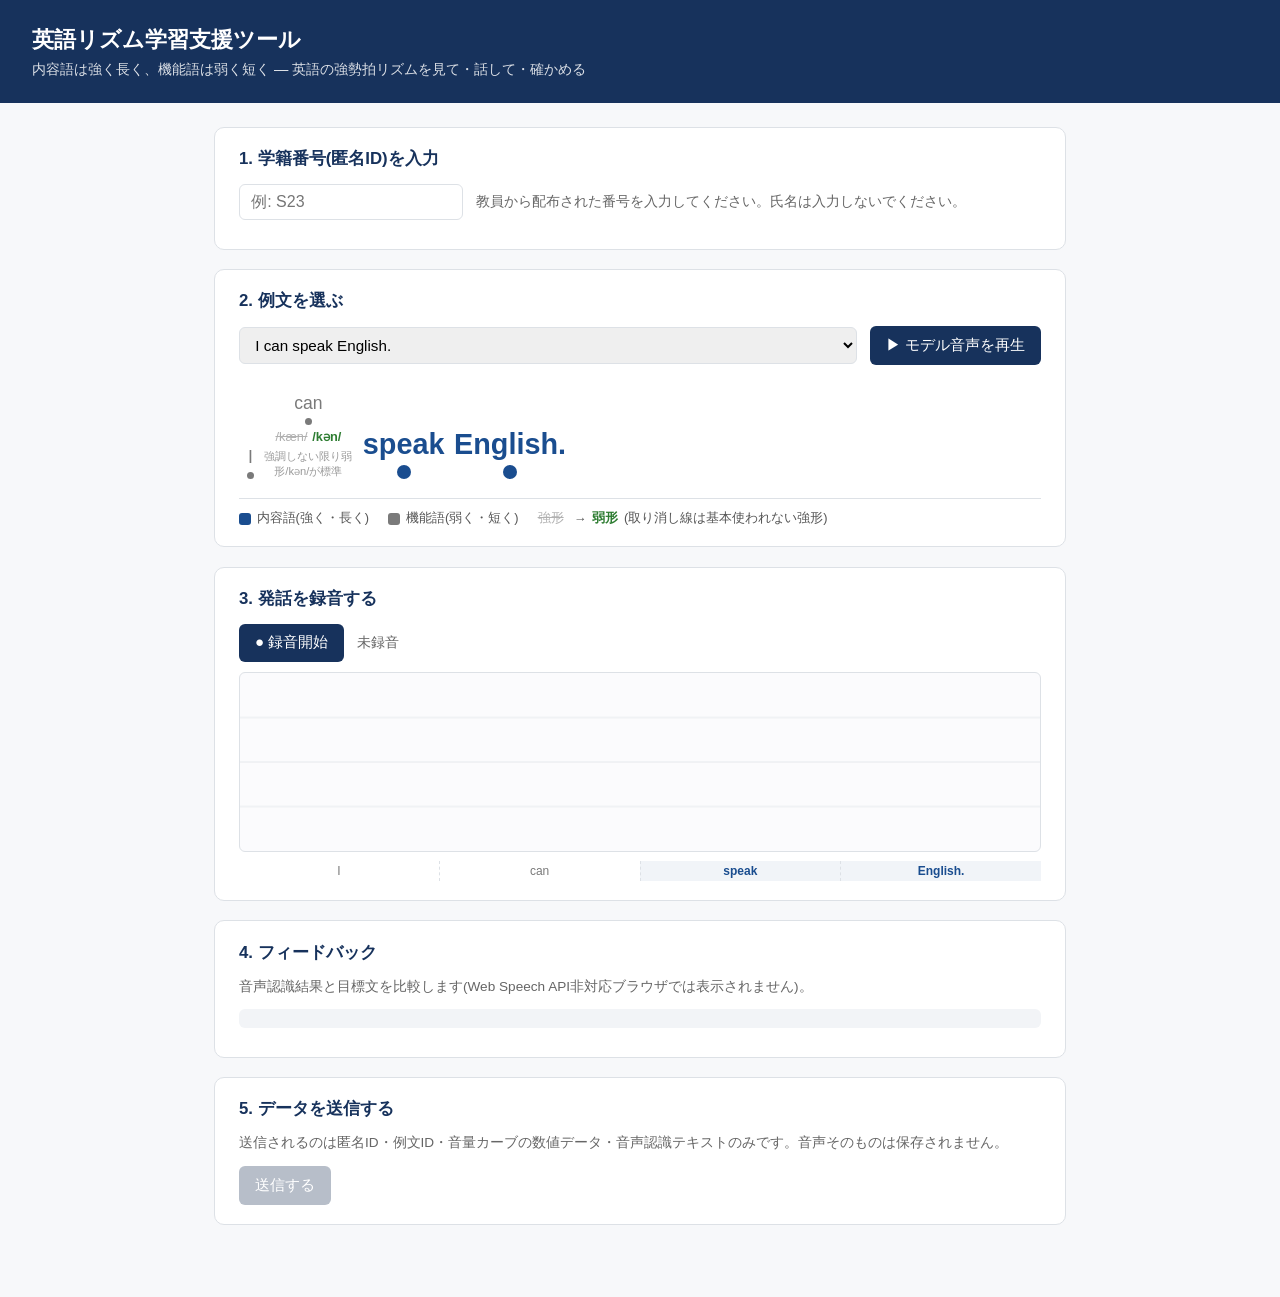
==== prosody/frontend/index.html @ 69aca36c "Add files via upload" ====
<!DOCTYPE html>
<html lang="ja">
<head>
<meta charset="UTF-8">
<meta name="viewport" content="width=device-width, initial-scale=1.0">
<title>英語リズム学習支援ツール</title>
<link rel="stylesheet" href="style.css">
</head>
<body>
  <header>
    <h1>英語リズム学習支援ツール</h1>
    <p class="subtitle">内容語は強く長く、機能語は弱く短く — 英語の強勢拍リズムを見て・話して・確かめる</p>
  </header>

  <div id="browser-warning" class="warning-banner" hidden>
    ⚠ このツールは Google Chrome での利用を前提としています。録音・音声認識が正しく動作しない可能性があります。
  </div>

  <main>
    <section class="panel" id="setup-panel">
      <h2>1. 学籍番号(匿名ID)を入力</h2>
      <div class="row">
        <input type="text" id="student-id" placeholder="例: S23" maxlength="64">
        <span class="hint">教員から配布された番号を入力してください。氏名は入力しないでください。</span>
      </div>
    </section>

    <section class="panel" id="sentence-panel">
      <h2>2. 例文を選ぶ</h2>
      <div class="row">
        <select id="sentence-select"></select>
        <button id="play-model-btn" type="button">▶ モデル音声を再生</button>
      </div>
      <div id="prosody-display" class="prosody-display"></div>
      <div class="legend">
        <span class="legend-item"><span class="legend-box content-box"></span>内容語(強く・長く)</span>
        <span class="legend-item"><span class="legend-box function-box"></span>機能語(弱く・短く)</span>
        <span class="legend-item"><span class="strong-form">強形</span> → <span class="weak-form">弱形</span>(取り消し線は基本使われない強形)</span>
      </div>
    </section>

    <section class="panel" id="record-panel">
      <h2>3. 発話を録音する</h2>
      <div class="row">
        <button id="record-btn" type="button">● 録音開始</button>
        <span id="record-status" class="hint">未録音</span>
      </div>
      <canvas id="amplitude-canvas" width="800" height="180"></canvas>
      <div id="word-segments" class="word-segments"></div>
    </section>

    <section class="panel" id="feedback-panel">
      <h2>4. フィードバック</h2>
      <p class="hint">音声認識結果と目標文を比較します(Web Speech API非対応ブラウザでは表示されません)。</p>
      <div id="recognized-text" class="recognized-text"></div>
      <ul id="feedback-list" class="feedback-list"></ul>
    </section>

    <section class="panel" id="submit-panel">
      <h2>5. データを送信する</h2>
      <p class="hint">送信されるのは匿名ID・例文ID・音量カーブの数値データ・音声認識テキストのみです。音声そのものは保存されません。</p>
      <button id="submit-btn" type="button" disabled>送信する</button>
      <div id="submit-status" class="hint"></div>
    </section>
  </main>

  <script src="sentences.js"></script>
  <script src="app.js"></script>
</body>
</html>
---- prosody/frontend/style.css ----
:root {
  --content-color: #1a4d8f;
  --function-color: #7a7a7a;
  --accent: #2e7d32;
  --warn: #c62828;
  --bg: #f7f8fa;
  --panel-bg: #ffffff;
  --border: #dde1e6;
}

* { box-sizing: border-box; }

body {
  font-family: "Segoe UI", "Hiragino Kaku Gothic ProN", "Yu Gothic", sans-serif;
  background: var(--bg);
  color: #222;
  margin: 0;
  padding: 0 0 3rem;
}

header {
  background: #17325c;
  color: #fff;
  padding: 1.5rem 2rem;
}
header h1 { margin: 0 0 .3rem; font-size: 1.4rem; }
.subtitle { margin: 0; opacity: .85; font-size: .9rem; }

.warning-banner {
  background: #fff3cd;
  color: #7a5b00;
  padding: .6rem 2rem;
  font-size: .9rem;
  border-bottom: 1px solid #f0d878;
}

main {
  max-width: 900px;
  margin: 1.5rem auto;
  padding: 0 1.5rem;
  display: flex;
  flex-direction: column;
  gap: 1.2rem;
}

.panel {
  background: var(--panel-bg);
  border: 1px solid var(--border);
  border-radius: 10px;
  padding: 1.2rem 1.5rem;
}
.panel h2 { margin-top: 0; font-size: 1.05rem; color: #17325c; }

.row {
  display: flex;
  align-items: center;
  gap: .8rem;
  flex-wrap: wrap;
  margin-bottom: .6rem;
}

.hint { color: #666; font-size: .85rem; }

input[type="text"] {
  padding: .5rem .7rem;
  border: 1px solid var(--border);
  border-radius: 6px;
  font-size: 1rem;
  min-width: 160px;
}

select {
  padding: .5rem .7rem;
  border: 1px solid var(--border);
  border-radius: 6px;
  font-size: .95rem;
  flex: 1;
  min-width: 220px;
}

button {
  padding: .55rem 1rem;
  border: none;
  border-radius: 6px;
  background: #17325c;
  color: #fff;
  font-size: .95rem;
  cursor: pointer;
}
button:hover:not(:disabled) { background: #234878; }
button:disabled { background: #b7bec9; cursor: not-allowed; }
button.recording { background: var(--warn); }

.prosody-display {
  display: flex;
  flex-wrap: wrap;
  align-items: flex-end;
  gap: .6rem;
  padding: 1.2rem .5rem;
  min-height: 90px;
}

.word-block { text-align: center; }
.word-text-content {
  font-size: 1.8rem;
  font-weight: 700;
  color: var(--content-color);
}
.word-text-function {
  font-size: 1.1rem;
  font-weight: 400;
  color: var(--function-color);
}
.beat-marker {
  margin: .25rem auto 0;
  border-radius: 50%;
  background: currentColor;
}
.word-block.content .beat-marker { width: 14px; height: 14px; color: var(--content-color); }
.word-block.function .beat-marker { width: 7px; height: 7px; color: var(--function-color); }

.ipa-row { font-size: .8rem; margin-top: .2rem; }
.strong-form { text-decoration: line-through; color: #b0b0b0; margin-right: .3rem; }
.weak-form { color: var(--accent); font-weight: 600; }
.note { display: block; font-size: .7rem; color: #999; max-width: 8em; margin-top: .2rem; }

.legend {
  display: flex;
  flex-wrap: wrap;
  gap: 1.2rem;
  font-size: .8rem;
  color: #555;
  border-top: 1px solid var(--border);
  padding-top: .7rem;
}
.legend-item { display: flex; align-items: center; gap: .35rem; }
.legend-box { width: 12px; height: 12px; border-radius: 3px; display: inline-block; }
.content-box { background: var(--content-color); }
.function-box { background: var(--function-color); }

canvas#amplitude-canvas {
  width: 100%;
  height: 180px;
  background: #fbfbfd;
  border: 1px solid var(--border);
  border-radius: 6px;
}

.word-segments {
  display: flex;
  margin-top: .3rem;
}
.word-segment {
  flex: 1;
  text-align: center;
  font-size: .75rem;
  padding: .2rem 0;
  border-left: 1px dashed var(--border);
  color: var(--function-color);
}
.word-segment:first-child { border-left: none; }
.word-segment.content { color: var(--content-color); font-weight: 700; background: rgba(26,77,143,.06); }

.recognized-text {
  background: #f2f4f7;
  border-radius: 6px;
  padding: .6rem .8rem;
  font-size: .95rem;
  min-height: 1.2em;
  margin-bottom: .6rem;
}

.feedback-list { list-style: none; padding: 0; margin: 0; display: flex; flex-direction: column; gap: .4rem; }
.feedback-list li {
  padding: .5rem .7rem;
  border-radius: 6px;
  font-size: .9rem;
}
.feedback-ok { background: #e8f5e9; color: #2e7d32; }
.feedback-content-warn { background: #fdecea; color: #c62828; }
.feedback-function-info { background: #e8f0fe; color: #1a4d8f; }

#submit-status.success { color: var(--accent); }
#submit-status.error { color: var(--warn); }
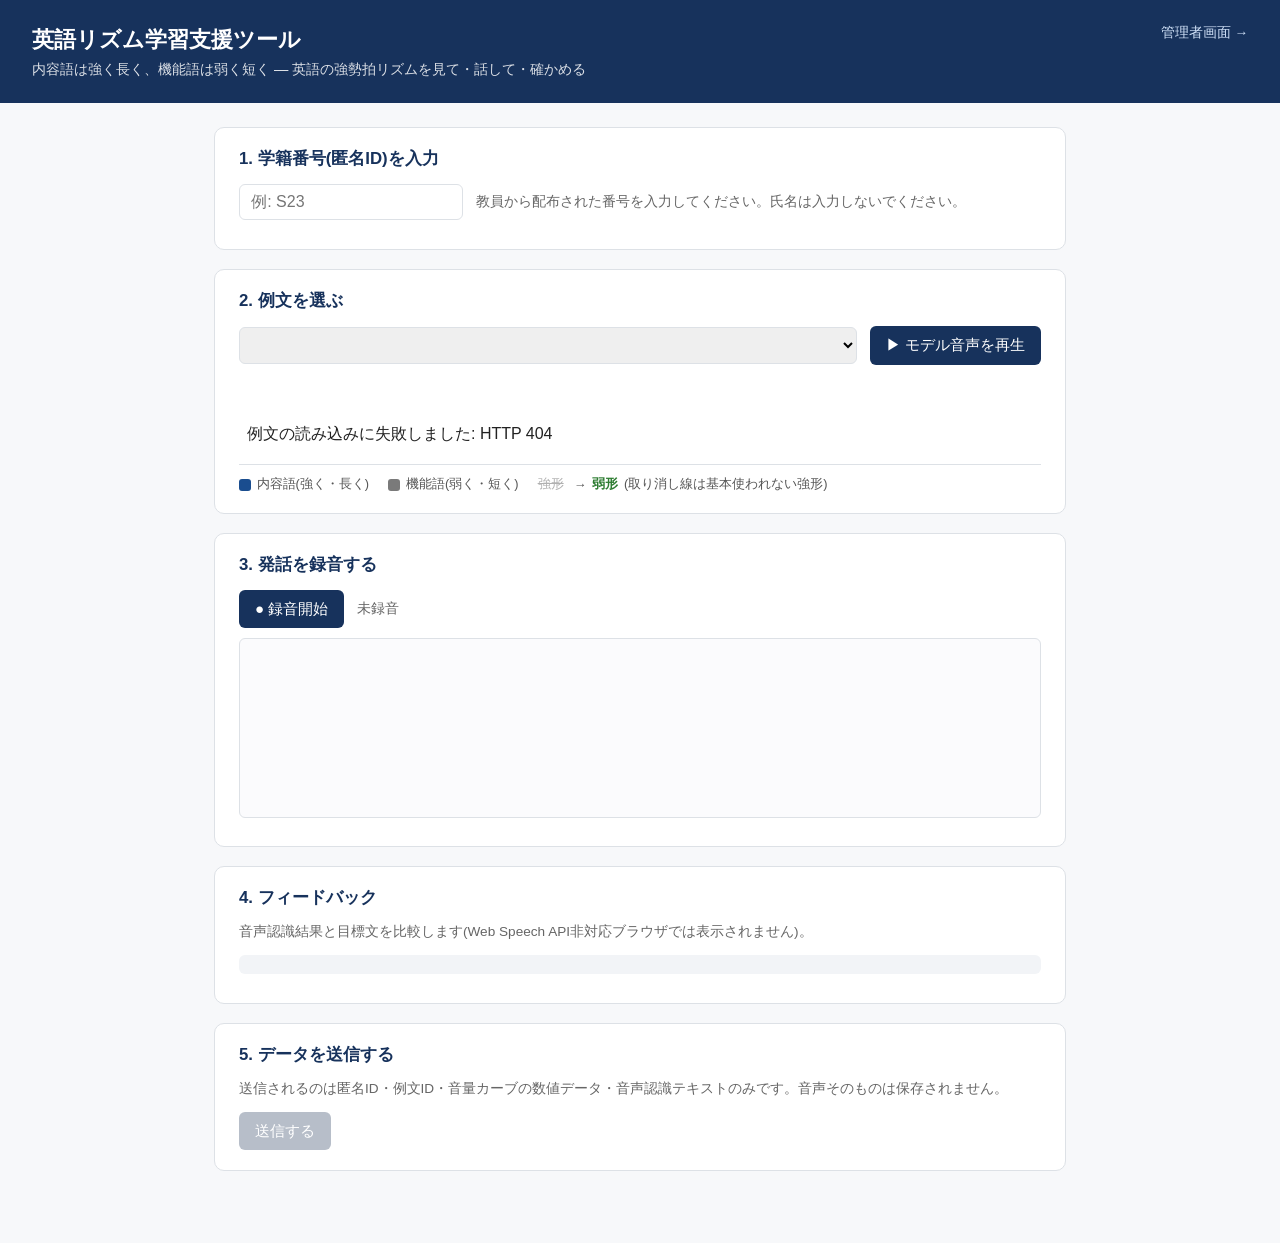
==== commit 4010c8f6: "Add sentence management admin screen with model audio recording Move the example sentence set from a" ====
--- a/prosody/frontend/index.html
+++ b/prosody/frontend/index.html
@@ -8,8 +8,13 @@
 </head>
 <body>
   <header>
-    <h1>英語リズム学習支援ツール</h1>
-    <p class="subtitle">内容語は強く長く、機能語は弱く短く — 英語の強勢拍リズムを見て・話して・確かめる</p>
+    <div class="header-row">
+      <div>
+        <h1>英語リズム学習支援ツール</h1>
+        <p class="subtitle">内容語は強く長く、機能語は弱く短く — 英語の強勢拍リズムを見て・話して・確かめる</p>
+      </div>
+      <a class="admin-link" href="admin.html">管理者画面 →</a>
+    </div>
   </header>
 
   <div id="browser-warning" class="warning-banner" hidden>
@@ -64,7 +69,6 @@
     </section>
   </main>
 
-  <script src="sentences.js"></script>
   <script src="app.js"></script>
 </body>
 </html>
--- a/prosody/frontend/style.css
+++ b/prosody/frontend/style.css
@@ -26,6 +26,21 @@
 header h1 { margin: 0 0 .3rem; font-size: 1.4rem; }
 .subtitle { margin: 0; opacity: .85; font-size: .9rem; }
 
+.header-row {
+  display: flex;
+  align-items: flex-start;
+  justify-content: space-between;
+  gap: 1rem;
+  flex-wrap: wrap;
+}
+.admin-link {
+  color: #cfe0f7;
+  font-size: .85rem;
+  text-decoration: none;
+  white-space: nowrap;
+}
+.admin-link:hover { text-decoration: underline; }
+
 .warning-banner {
   background: #fff3cd;
   color: #7a5b00;
@@ -182,3 +197,97 @@
 
 #submit-status.success { color: var(--accent); }
 #submit-status.error { color: var(--warn); }
+
+/* ---- 管理者画面 ---- */
+#admin-login-panel {
+  max-width: 420px;
+}
+
+.admin-layout {
+  display: grid;
+  grid-template-columns: minmax(220px, 320px) 1fr;
+  gap: 1.2rem;
+  align-items: start;
+}
+@media (max-width: 720px) {
+  .admin-layout { grid-template-columns: 1fr; }
+}
+
+#sentence-list-panel {
+  order: 1;
+}
+#sentence-edit-panel {
+  order: 2;
+}
+
+.sentence-list {
+  list-style: none;
+  margin: 0 0 .8rem;
+  padding: 0;
+  max-height: 420px;
+  overflow-y: auto;
+  border: 1px solid var(--border);
+  border-radius: 8px;
+}
+.sentence-list li {
+  padding: .55rem .7rem;
+  border-bottom: 1px solid var(--border);
+  cursor: pointer;
+  font-size: .9rem;
+  display: flex;
+  justify-content: space-between;
+  gap: .5rem;
+}
+.sentence-list li:last-child { border-bottom: none; }
+.sentence-list li:hover { background: #f2f4f7; }
+.sentence-list li.active { background: #e8f0fe; font-weight: 600; }
+.sentence-list .audio-badge { font-size: .75rem; color: var(--accent); white-space: nowrap; }
+
+.word-editor-row {
+  display: grid;
+  grid-template-columns: 1.3fr .8fr 1fr 1fr 1.4fr auto;
+  gap: .4rem;
+  align-items: center;
+  margin-bottom: .4rem;
+}
+.word-editor-row input, .word-editor-row select {
+  padding: .35rem .5rem;
+  border: 1px solid var(--border);
+  border-radius: 5px;
+  font-size: .85rem;
+  width: 100%;
+}
+.word-editor-row button {
+  padding: .35rem .5rem;
+  background: var(--warn);
+  font-size: .8rem;
+}
+
+.field-label {
+  display: block;
+  font-size: .8rem;
+  color: #555;
+  margin: .6rem 0 .2rem;
+}
+
+textarea, input[type="text"].wide {
+  width: 100%;
+}
+
+.recorder-row {
+  display: flex;
+  align-items: center;
+  gap: .6rem;
+  flex-wrap: wrap;
+  margin-top: .4rem;
+}
+.recorder-row button.recording { background: var(--warn); }
+
+.status-msg { font-size: .85rem; margin-top: .4rem; }
+.status-msg.success { color: var(--accent); }
+.status-msg.error { color: var(--warn); }
+
+.danger-btn { background: var(--warn); }
+.danger-btn:hover:not(:disabled) { background: #a11f1f; }
+.secondary-btn { background: #6c7683; }
+.secondary-btn:hover:not(:disabled) { background: #5a6270; }
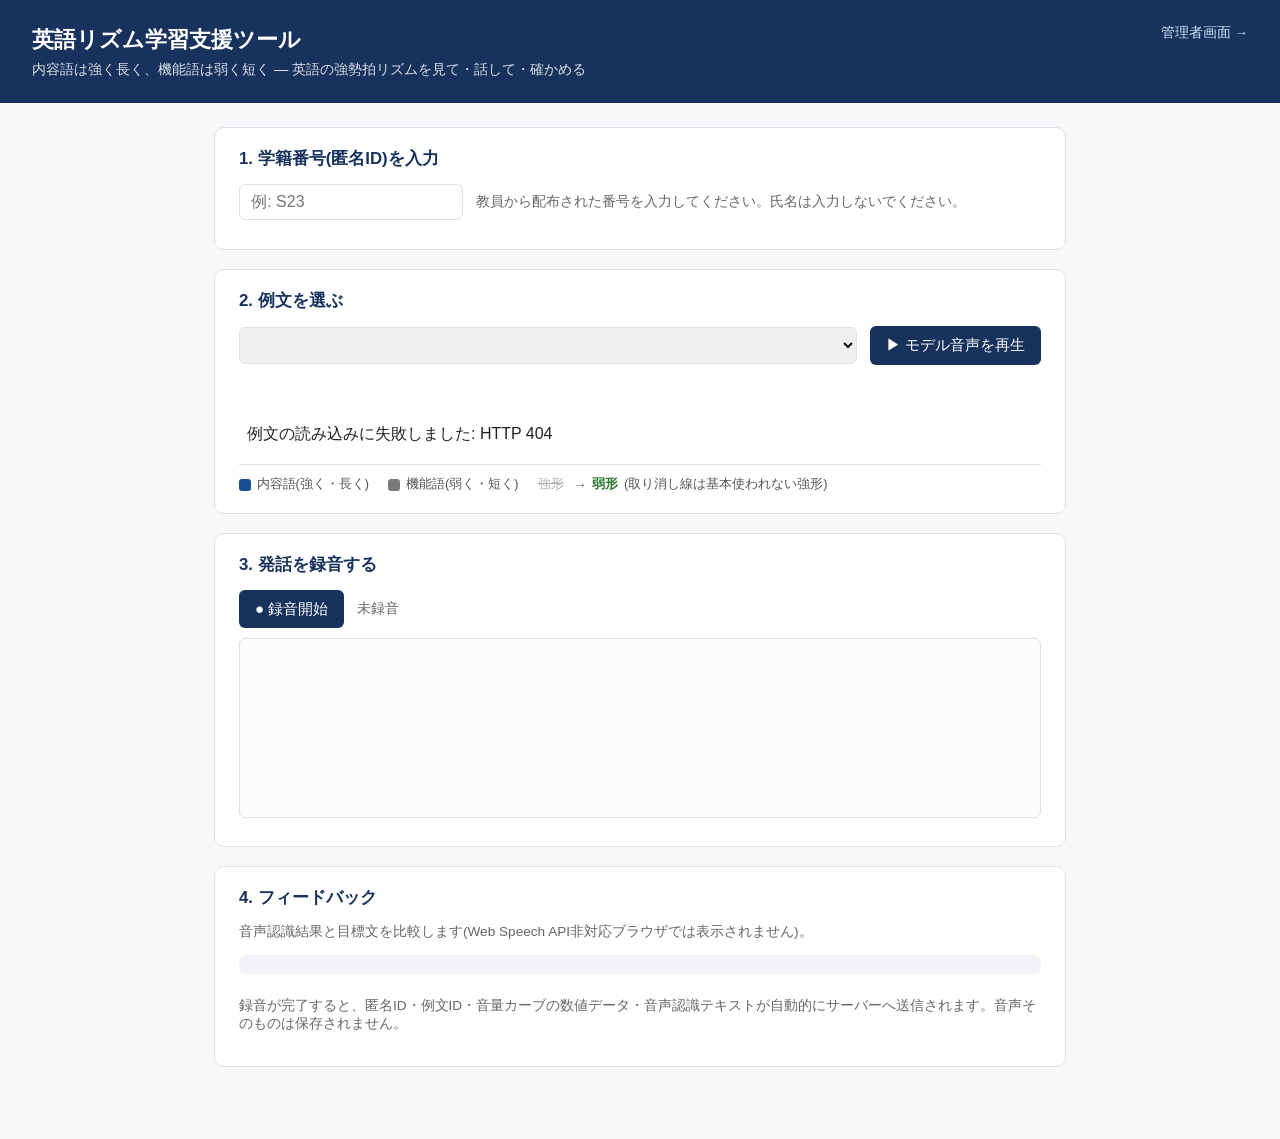
==== commit 51e0c442: "Auto-submit recording results, remove manual submit step Submit the amplitude/recognition data to th" ====
--- a/prosody/frontend/index.html
+++ b/prosody/frontend/index.html
@@ -59,12 +59,7 @@
       <p class="hint">音声認識結果と目標文を比較します(Web Speech API非対応ブラウザでは表示されません)。</p>
       <div id="recognized-text" class="recognized-text"></div>
       <ul id="feedback-list" class="feedback-list"></ul>
-    </section>
-
-    <section class="panel" id="submit-panel">
-      <h2>5. データを送信する</h2>
-      <p class="hint">送信されるのは匿名ID・例文ID・音量カーブの数値データ・音声認識テキストのみです。音声そのものは保存されません。</p>
-      <button id="submit-btn" type="button" disabled>送信する</button>
+      <p class="hint">録音が完了すると、匿名ID・例文ID・音量カーブの数値データ・音声認識テキストが自動的にサーバーへ送信されます。音声そのものは保存されません。</p>
       <div id="submit-status" class="hint"></div>
     </section>
   </main>
